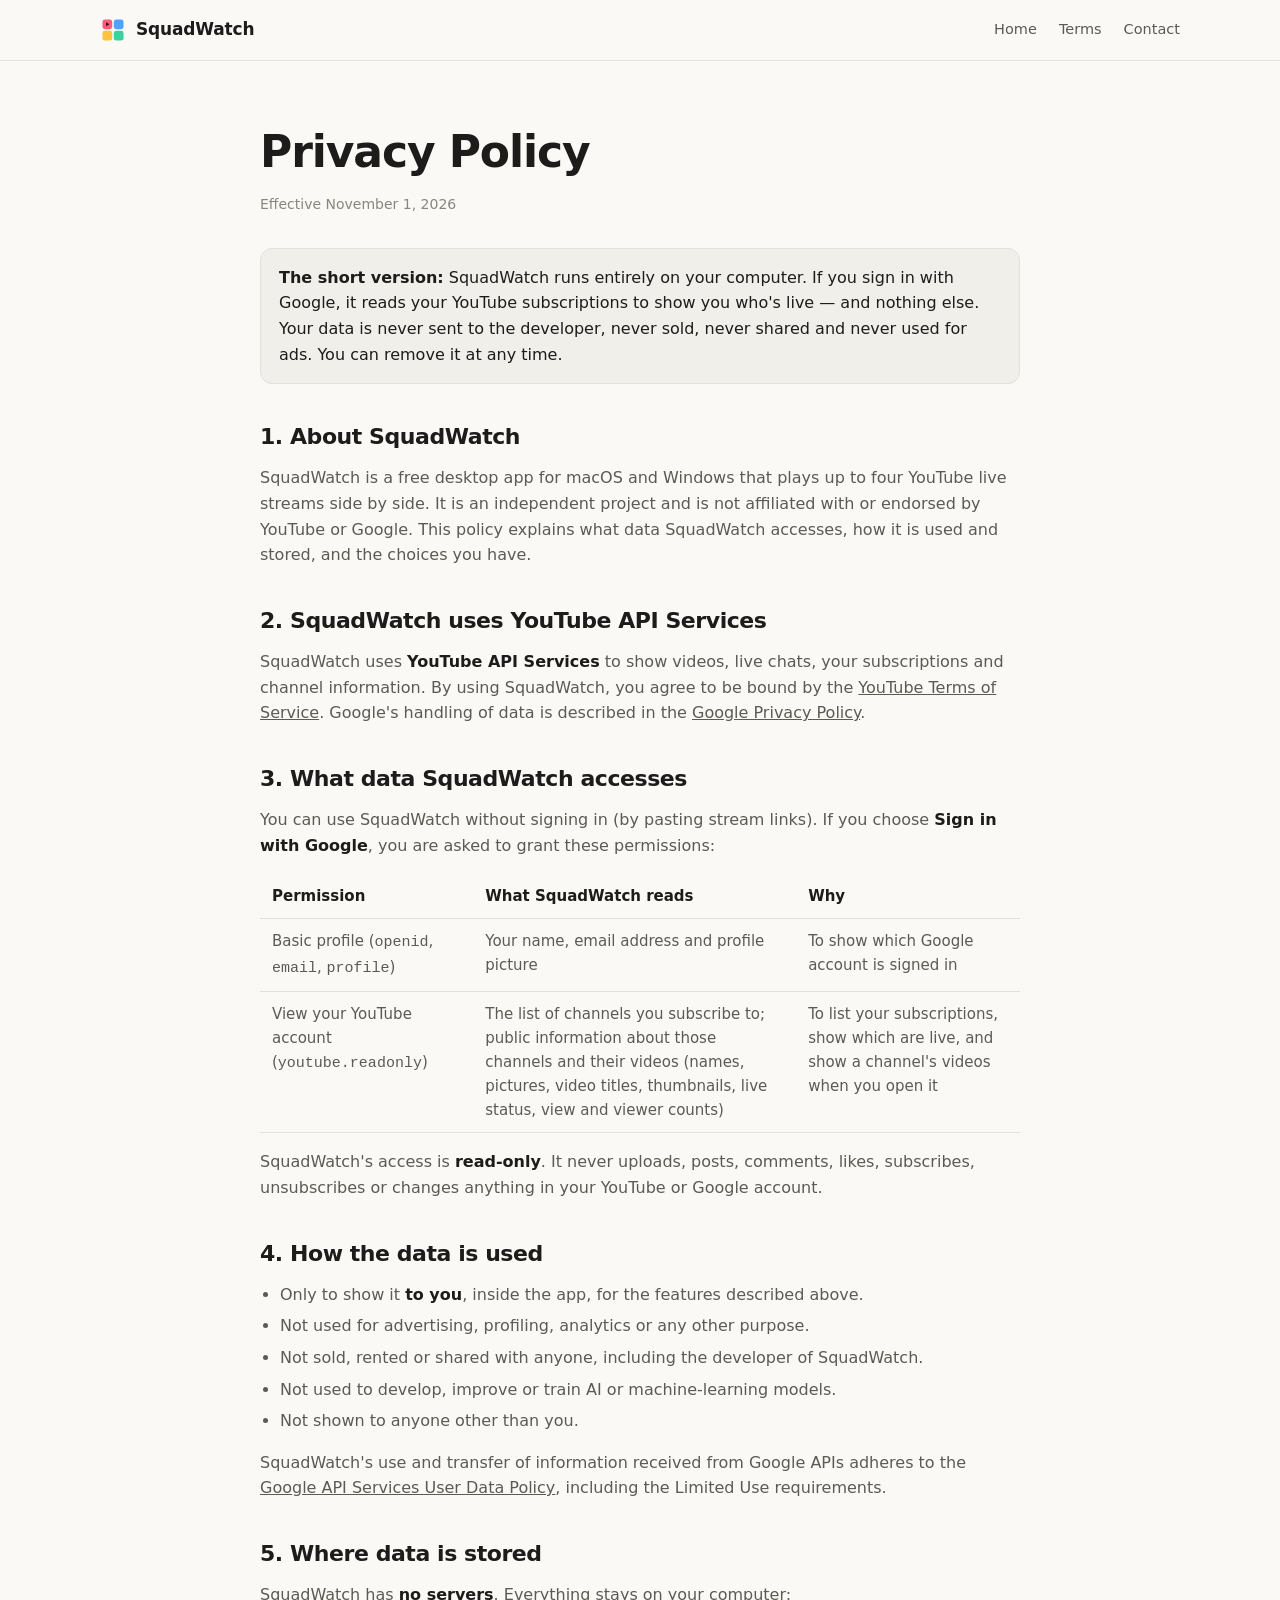
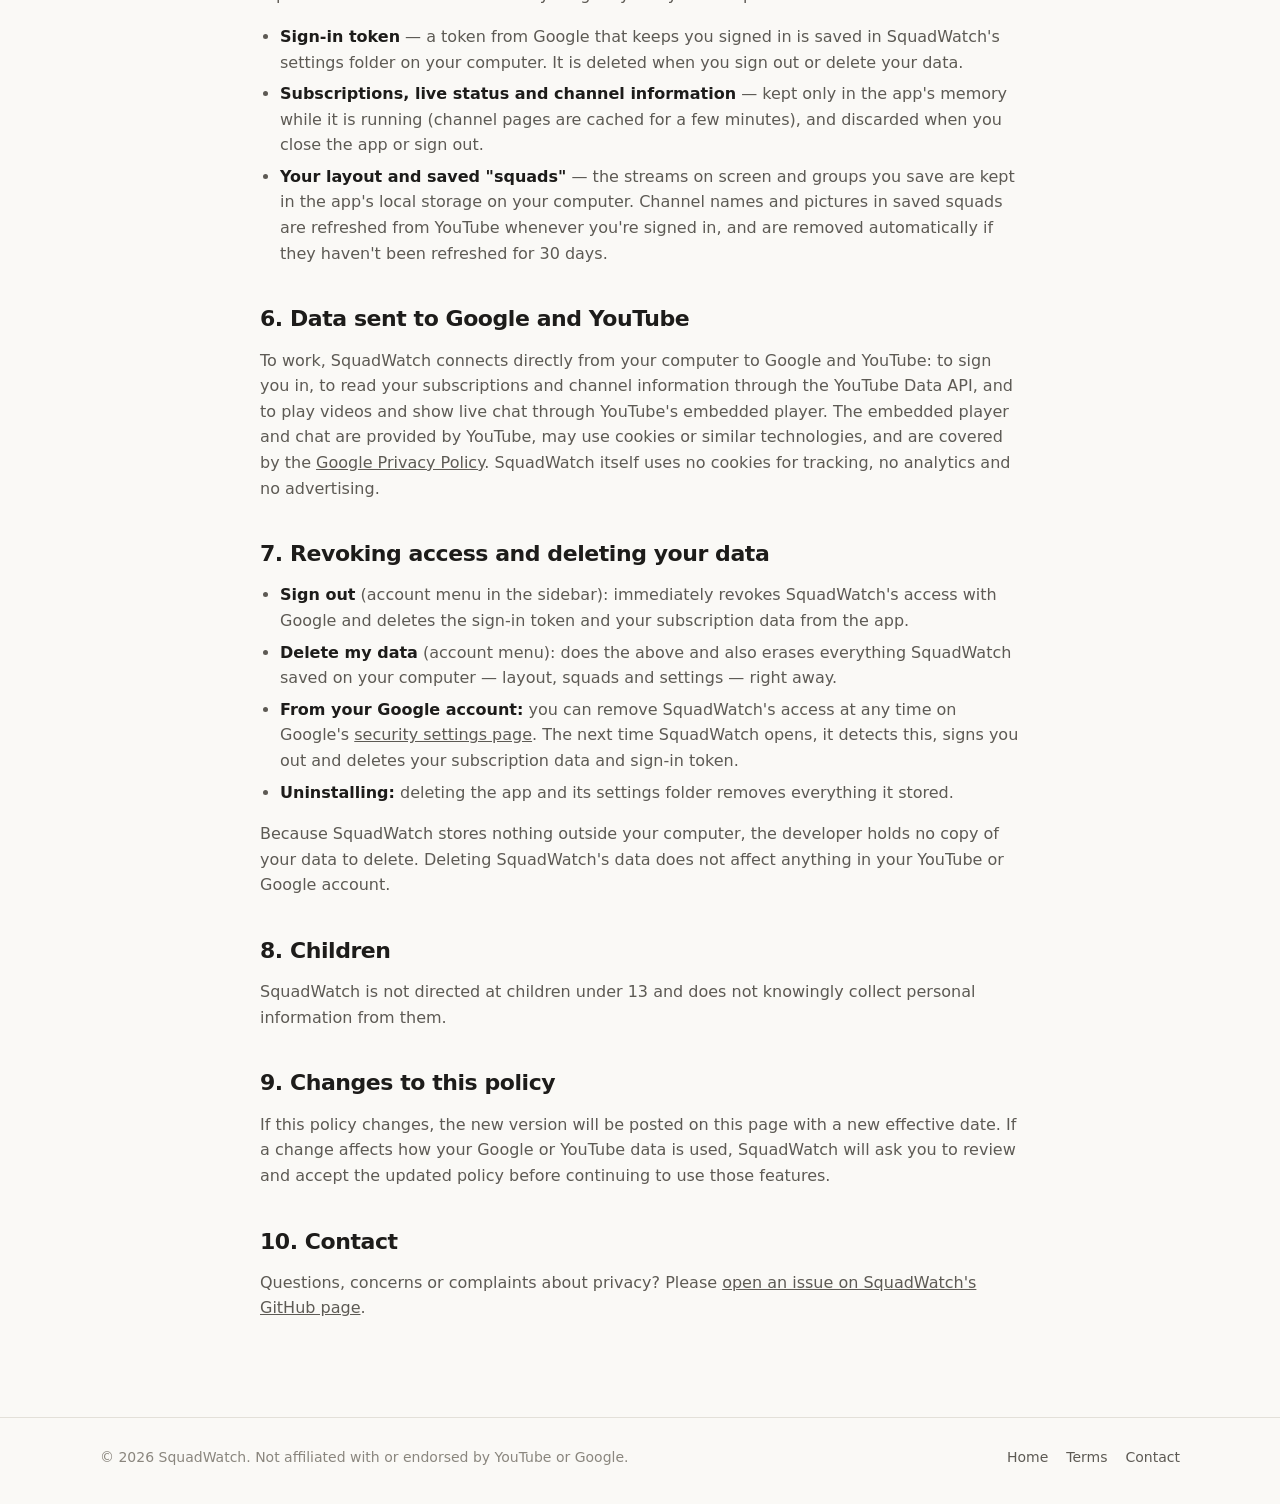
==== privacy.html @ 7cdd337a "SquadWatch website: homepage, privacy policy, terms Co-Authored-By: Claude Opus 5.5 <noreply@anthrop" ====
<!doctype html>
<html lang="en">
<head>
  <meta charset="utf-8">
  <meta name="viewport" content="width=device-width, initial-scale=1">
  <title>Privacy Policy — SquadWatch</title>
  <meta name="description" content="How SquadWatch accesses, uses, stores and protects your Google and YouTube data.">
  <link rel="icon" href="data:image/svg+xml,%3Csvg xmlns='http://www.w3.org/2000/svg' viewBox='0 0 32 32'%3E%3Crect x='3' y='3' width='12' height='12' rx='3' fill='%23ff5c7a'/%3E%3Crect x='17' y='3' width='12' height='12' rx='3' fill='%234da3ff'/%3E%3Crect x='3' y='17' width='12' height='12' rx='3' fill='%23ffc23d'/%3E%3Crect x='17' y='17' width='12' height='12' rx='3' fill='%2338d39f'/%3E%3C/svg%3E">
  <link rel="stylesheet" href="style.css">
</head>
<body>
  <header class="site-head">
    <div class="wrap">
      <a class="brand" href="./">
        <svg viewBox="0 0 32 32" aria-hidden="true"><rect x="3" y="3" width="12" height="12" rx="3" fill="#ff5c7a"/><rect x="17" y="3" width="12" height="12" rx="3" fill="#4da3ff"/><rect x="3" y="17" width="12" height="12" rx="3" fill="#ffc23d"/><rect x="17" y="17" width="12" height="12" rx="3" fill="#38d39f"/><path d="M7.5 6.5v5l4.2-2.5z" fill="#181715"/></svg>
        SquadWatch
      </a>
      <nav class="nav"><a href="./">Home</a><a href="terms.html">Terms</a><a href="#" data-gh="issues">Contact</a></nav>
    </div>
  </header>

  <main class="doc">
    <div class="wrap">
      <h1>Privacy Policy</h1>
      <p class="updated">Effective November 1, 2026</p>

      <p class="callout"><strong>The short version:</strong> SquadWatch runs entirely on your computer. If you sign in with Google, it reads your YouTube subscriptions to show you who's live — and nothing else. Your data is never sent to the developer, never sold, never shared and never used for ads. You can remove it at any time.</p>

      <h2>1. About SquadWatch</h2>
      <p>SquadWatch is a free desktop app for macOS and Windows that plays up to four YouTube live streams side by side. It is an independent project and is not affiliated with or endorsed by YouTube or Google. This policy explains what data SquadWatch accesses, how it is used and stored, and the choices you have.</p>

      <h2>2. SquadWatch uses YouTube API Services</h2>
      <p>SquadWatch uses <strong>YouTube API Services</strong> to show videos, live chats, your subscriptions and channel information. By using SquadWatch, you agree to be bound by the <a href="https://www.youtube.com/t/terms">YouTube Terms of Service</a>. Google's handling of data is described in the <a href="https://policies.google.com/privacy">Google Privacy Policy</a>.</p>

      <h2>3. What data SquadWatch accesses</h2>
      <p>You can use SquadWatch without signing in (by pasting stream links). If you choose <strong>Sign in with Google</strong>, you are asked to grant these permissions:</p>
      <table>
        <thead><tr><th>Permission</th><th>What SquadWatch reads</th><th>Why</th></tr></thead>
        <tbody>
          <tr><td>Basic profile (<code>openid</code>, <code>email</code>, <code>profile</code>)</td><td>Your name, email address and profile picture</td><td>To show which Google account is signed in</td></tr>
          <tr><td>View your YouTube account (<code>youtube.readonly</code>)</td><td>The list of channels you subscribe to; public information about those channels and their videos (names, pictures, video titles, thumbnails, live status, view and viewer counts)</td><td>To list your subscriptions, show which are live, and show a channel's videos when you open it</td></tr>
        </tbody>
      </table>
      <p>SquadWatch's access is <strong>read-only</strong>. It never uploads, posts, comments, likes, subscribes, unsubscribes or changes anything in your YouTube or Google account.</p>

      <h2>4. How the data is used</h2>
      <ul>
        <li>Only to show it <strong>to you</strong>, inside the app, for the features described above.</li>
        <li>Not used for advertising, profiling, analytics or any other purpose.</li>
        <li>Not sold, rented or shared with anyone, including the developer of SquadWatch.</li>
        <li>Not used to develop, improve or train AI or machine-learning models.</li>
        <li>Not shown to anyone other than you.</li>
      </ul>
      <p>SquadWatch's use and transfer of information received from Google APIs adheres to the <a href="https://developers.google.com/terms/api-services-user-data-policy">Google API Services User Data Policy</a>, including the Limited Use requirements.</p>

      <h2>5. Where data is stored</h2>
      <p>SquadWatch has <strong>no servers</strong>. Everything stays on your computer:</p>
      <ul>
        <li><strong>Sign-in token</strong> — a token from Google that keeps you signed in is saved in SquadWatch's settings folder on your computer. It is deleted when you sign out or delete your data.</li>
        <li><strong>Subscriptions, live status and channel information</strong> — kept only in the app's memory while it is running (channel pages are cached for a few minutes), and discarded when you close the app or sign out.</li>
        <li><strong>Your layout and saved "squads"</strong> — the streams on screen and groups you save are kept in the app's local storage on your computer. Channel names and pictures in saved squads are refreshed from YouTube whenever you're signed in, and are removed automatically if they haven't been refreshed for 30 days.</li>
      </ul>

      <h2>6. Data sent to Google and YouTube</h2>
      <p>To work, SquadWatch connects directly from your computer to Google and YouTube: to sign you in, to read your subscriptions and channel information through the YouTube Data API, and to play videos and show live chat through YouTube's embedded player. The embedded player and chat are provided by YouTube, may use cookies or similar technologies, and are covered by the <a href="https://policies.google.com/privacy">Google Privacy Policy</a>. SquadWatch itself uses no cookies for tracking, no analytics and no advertising.</p>

      <h2>7. Revoking access and deleting your data</h2>
      <ul>
        <li><strong>Sign out</strong> (account menu in the sidebar): immediately revokes SquadWatch's access with Google and deletes the sign-in token and your subscription data from the app.</li>
        <li><strong>Delete my data</strong> (account menu): does the above and also erases everything SquadWatch saved on your computer — layout, squads and settings — right away.</li>
        <li><strong>From your Google account:</strong> you can remove SquadWatch's access at any time on Google's <a href="https://security.google.com/settings/security/permissions">security settings page</a>. The next time SquadWatch opens, it detects this, signs you out and deletes your subscription data and sign-in token.</li>
        <li><strong>Uninstalling:</strong> deleting the app and its settings folder removes everything it stored.</li>
      </ul>
      <p>Because SquadWatch stores nothing outside your computer, the developer holds no copy of your data to delete. Deleting SquadWatch's data does not affect anything in your YouTube or Google account.</p>

      <h2>8. Children</h2>
      <p>SquadWatch is not directed at children under 13 and does not knowingly collect personal information from them.</p>

      <h2>9. Changes to this policy</h2>
      <p>If this policy changes, the new version will be posted on this page with a new effective date. If a change affects how your Google or YouTube data is used, SquadWatch will ask you to review and accept the updated policy before continuing to use those features.</p>

      <h2>10. Contact</h2>
      <p>Questions, concerns or complaints about privacy? Please <a href="#" data-gh="issues">open an issue on SquadWatch's GitHub page</a>.</p>
    </div>
  </main>

  <footer class="site-foot">
    <div class="wrap">
      <span>© <span data-year>2026</span> SquadWatch. Not affiliated with or endorsed by YouTube or Google.</span>
      <nav><a href="./">Home</a><a href="terms.html">Terms</a><a href="#" data-gh="issues">Contact</a></nav>
    </div>
  </footer>
  <script src="site.js"></script>
</body>
</html>
---- style.css ----
:root {
  --bg: #121211;
  --panel: #1a1917;
  --elev: #22211f;
  --border: #2e2c29;
  --border-strong: #3d3a36;
  --text: #ecebe6;
  --muted: #a19d94;
  --faint: #76726a;
  --accent: #e4694f;
  --slot-1: #ff5c7a;
  --slot-2: #4da3ff;
  --slot-3: #ffc23d;
  --slot-4: #38d39f;
  color-scheme: dark;
  font-family: ui-sans-serif, -apple-system, "Segoe UI Variable Text", "Segoe UI", system-ui, "Helvetica Neue", Arial, sans-serif;
  font-size: 16px;
  line-height: 1.6;
  color: var(--text);
  background: var(--bg);
  -webkit-font-smoothing: antialiased;
}
@media (prefers-color-scheme: light) {
  :root:not([data-theme="dark"]) {
    --bg: #faf9f6; --panel: #f1efea; --elev: #ffffff; --border: #e3e0d9; --border-strong: #d2cec5;
    --text: #1d1c1a; --muted: #5d5a54; --faint: #8a867e; --accent: #c4502f;
    color-scheme: light;
  }
}
* { box-sizing: border-box; }
body { margin: 0; background: var(--bg); }
a { color: inherit; }
img, svg { display: block; }
.wrap { width: min(1080px, 100% - 32px); margin-inline: auto; }

/* header */
.site-head { position: sticky; top: 0; z-index: 10; background: color-mix(in srgb, var(--bg) 88%, transparent); backdrop-filter: blur(10px); border-bottom: 1px solid var(--border); }
.site-head .wrap { display: flex; align-items: center; justify-content: space-between; height: 60px; }
.brand { display: inline-flex; align-items: center; gap: 10px; font-weight: 700; letter-spacing: -0.01em; text-decoration: none; font-size: 17px; }
.brand svg { width: 26px; height: 26px; }
.nav { display: flex; gap: 22px; font-size: 14.5px; }
.nav a { color: var(--muted); text-decoration: none; }
.nav a:hover { color: var(--text); }

/* hero */
.hero { padding: 84px 0 56px; text-align: center; }
.hero h1 { font-size: clamp(36px, 6vw, 60px); line-height: 1.05; letter-spacing: -0.03em; margin: 0 auto 18px; max-width: 14ch; }
.hero p.lead { font-size: clamp(17px, 2vw, 19px); color: var(--muted); max-width: 46ch; margin: 0 auto 30px; }
.ctas { display: flex; gap: 12px; justify-content: center; flex-wrap: wrap; }
.btn { display: inline-flex; align-items: center; gap: 9px; height: 46px; padding: 0 22px; border-radius: 11px; font-weight: 650; text-decoration: none; font-size: 15.5px; }
.btn svg { width: 18px; height: 18px; }
.btn-primary { background: var(--accent); color: #1a0f0b; }
.btn-primary:hover { filter: brightness(1.08); }
.btn-ghost { border: 1px solid var(--border-strong); color: var(--text); }
.btn-ghost:hover { background: var(--panel); }
.fine { margin-top: 14px; font-size: 13px; color: var(--faint); }

/* drawn app preview (no screenshots of anyone's streams) */
.preview { margin: 56px auto 0; max-width: 940px; border-radius: 16px; border: 1px solid var(--border-strong); background: #141413; box-shadow: 0 30px 80px rgba(0, 0, 0, 0.35); overflow: hidden; display: grid; grid-template-columns: 170px 1fr 200px; height: 420px; text-align: left; }
.pv-side { background: #1a1917; border-right: 1px solid #2e2c29; padding: 16px 12px; display: flex; flex-direction: column; gap: 10px; }
.pv-row { display: flex; align-items: center; gap: 8px; }
.pv-dot { width: 20px; height: 20px; border-radius: 50%; flex: none; background: #2b2a27; box-shadow: 0 0 0 2px #1a1917, 0 0 0 3.5px var(--c, #2b2a27); }
.pv-line { height: 7px; border-radius: 4px; background: #2b2a27; flex: 1; }
.pv-label { font-size: 10px; letter-spacing: 0.08em; color: #76726a; text-transform: uppercase; font-weight: 700; margin-top: 6px; }
.pv-grid { display: grid; grid-template-columns: 1fr 1fr; grid-template-rows: 1fr 1fr; gap: 6px; padding: 8px; }
.pv-tile { border-radius: 8px; overflow: hidden; display: flex; flex-direction: column; background: #22211f; box-shadow: inset 0 0 0 1px #2e2c29; }
.pv-tile.on { box-shadow: inset 0 0 0 2px var(--c); }
.pv-bar { height: 24px; display: flex; align-items: center; gap: 6px; padding: 0 8px; }
.pv-num { width: 14px; height: 14px; border-radius: 50%; background: var(--c); }
.pv-bar .pv-line { max-width: 70px; height: 6px; }
.pv-video { flex: 1; background: radial-gradient(120% 90% at var(--x, 30%) 20%, var(--g1), var(--g2) 70%); }
.pv-chat { border-left: 1px solid #2e2c29; background: #1a1917; padding: 12px; display: flex; flex-direction: column; gap: 9px; justify-content: flex-end; }
.pv-msg { display: flex; gap: 6px; }
.pv-msg b { width: 34px; height: 7px; border-radius: 4px; background: var(--c); opacity: 0.8; }
.pv-msg i { height: 7px; border-radius: 4px; background: #2b2a27; flex: 1; }

/* sections */
section { padding: 64px 0; }
section + section { border-top: 1px solid var(--border); }
h2 { font-size: clamp(26px, 3.4vw, 34px); letter-spacing: -0.02em; line-height: 1.15; margin: 0 0 12px; }
.section-lead { color: var(--muted); max-width: 60ch; margin: 0 0 34px; }
.features { display: grid; grid-template-columns: repeat(auto-fit, minmax(240px, 1fr)); gap: 16px; }
.feature { padding: 22px; border-radius: 14px; background: var(--panel); border: 1px solid var(--border); }
.feature h3 { margin: 12px 0 6px; font-size: 17px; }
.feature p { margin: 0; color: var(--muted); font-size: 15px; }
.chip { display: inline-grid; place-items: center; width: 34px; height: 34px; border-radius: 9px; background: color-mix(in srgb, var(--c) 18%, transparent); color: var(--c); }
.chip svg { width: 18px; height: 18px; }

.google { display: grid; grid-template-columns: 1.1fr 1fr; gap: 36px; align-items: start; }
.facts { list-style: none; padding: 0; margin: 0; display: grid; gap: 12px; }
.facts li { display: flex; gap: 12px; padding: 14px 16px; border-radius: 12px; background: var(--panel); border: 1px solid var(--border); font-size: 15px; }
.facts li svg { width: 20px; height: 20px; flex: none; color: var(--slot-4); margin-top: 2px; }
.facts li.no svg { color: var(--slot-1); }

/* legal pages */
.doc { padding: 56px 0 80px; }
.doc .wrap { max-width: 760px; }
.doc h1 { font-size: clamp(32px, 5vw, 44px); letter-spacing: -0.025em; margin: 0 0 6px; }
.doc .updated { color: var(--faint); margin: 0 0 32px; font-size: 14px; }
.doc h2 { font-size: 22px; margin: 40px 0 10px; }
.doc p, .doc li { color: var(--muted); }
.doc strong { color: var(--text); }
.doc ul { padding-left: 20px; }
.doc li { margin: 6px 0; }
.doc .callout { padding: 16px 18px; border-radius: 12px; background: var(--panel); border: 1px solid var(--border); color: var(--text); }
.doc table { width: 100%; border-collapse: collapse; font-size: 15px; margin: 8px 0; }
.doc th, .doc td { text-align: left; padding: 10px 12px; border-bottom: 1px solid var(--border); vertical-align: top; }
.doc th { color: var(--text); font-weight: 650; }
.doc td { color: var(--muted); }

/* footer */
.site-foot { border-top: 1px solid var(--border); padding: 28px 0 40px; font-size: 14px; color: var(--faint); }
.site-foot .wrap { display: flex; justify-content: space-between; gap: 16px; flex-wrap: wrap; }
.site-foot nav { display: flex; gap: 18px; }
.site-foot a { color: var(--muted); text-decoration: none; }
.site-foot a:hover { color: var(--text); }

@media (max-width: 760px) {
  .nav { gap: 14px; font-size: 14px; }
  .nav .hide-sm { display: none; }
  .hero { padding: 56px 0 40px; }
  .preview { grid-template-columns: 1fr; height: 300px; }
  .pv-side, .pv-chat { display: none; }
  .google { grid-template-columns: 1fr; }
  .doc table, .doc thead, .doc tbody, .doc tr, .doc th, .doc td { display: block; }
  .doc thead { display: none; }
  .doc td:first-child { color: var(--text); font-weight: 650; border-bottom: 0; padding-bottom: 0; }
}
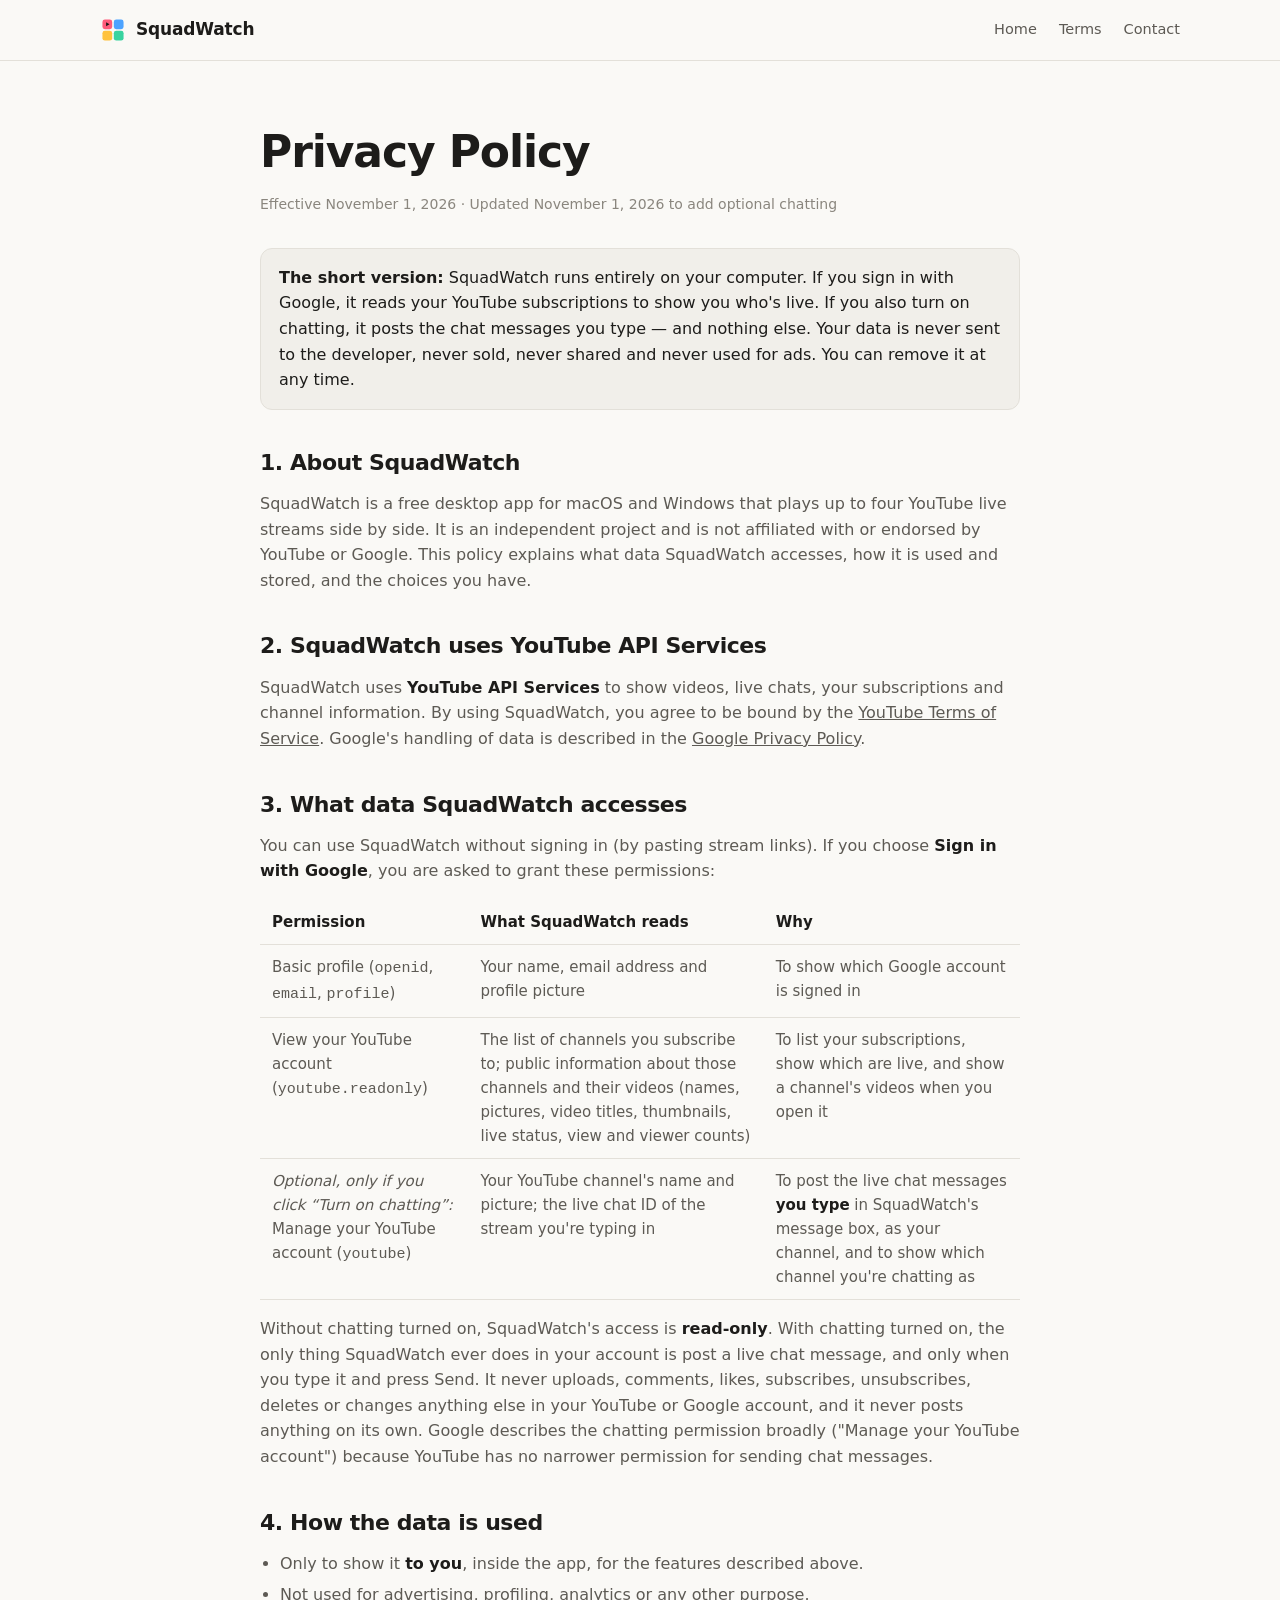
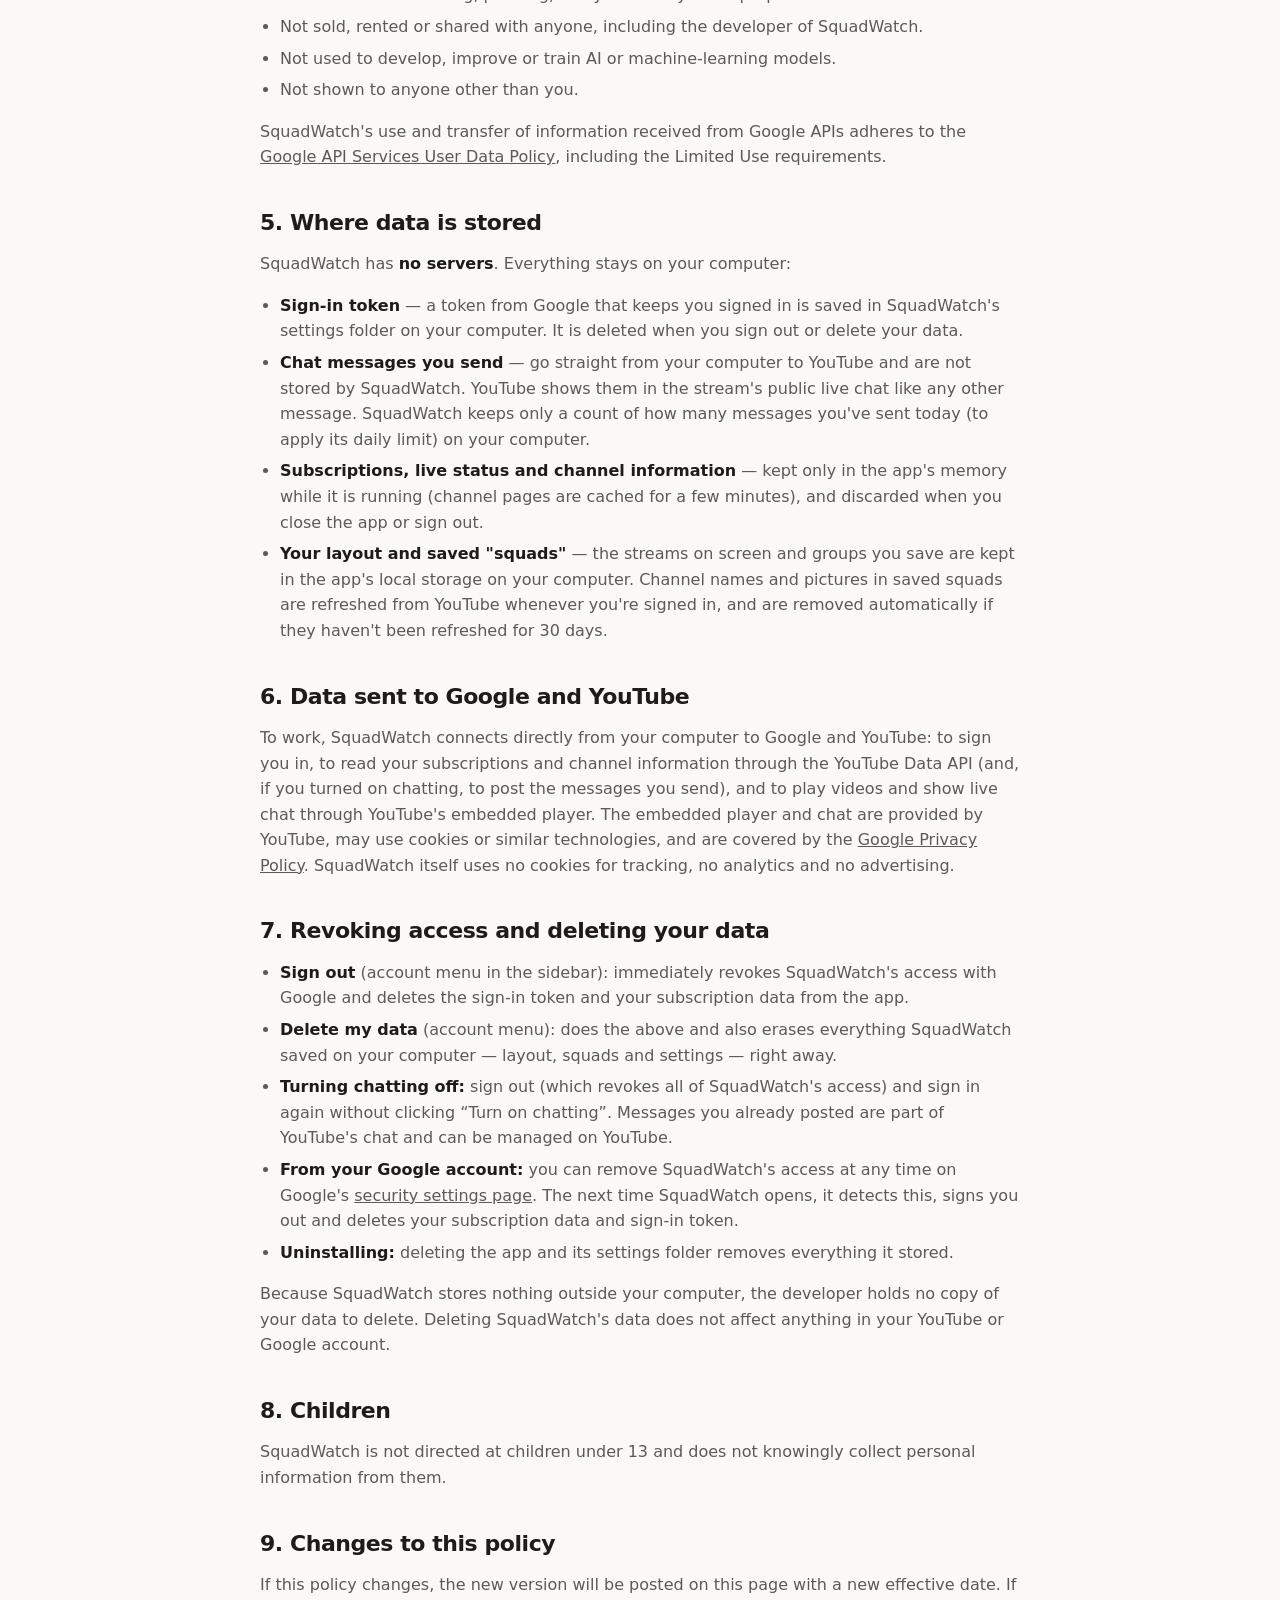
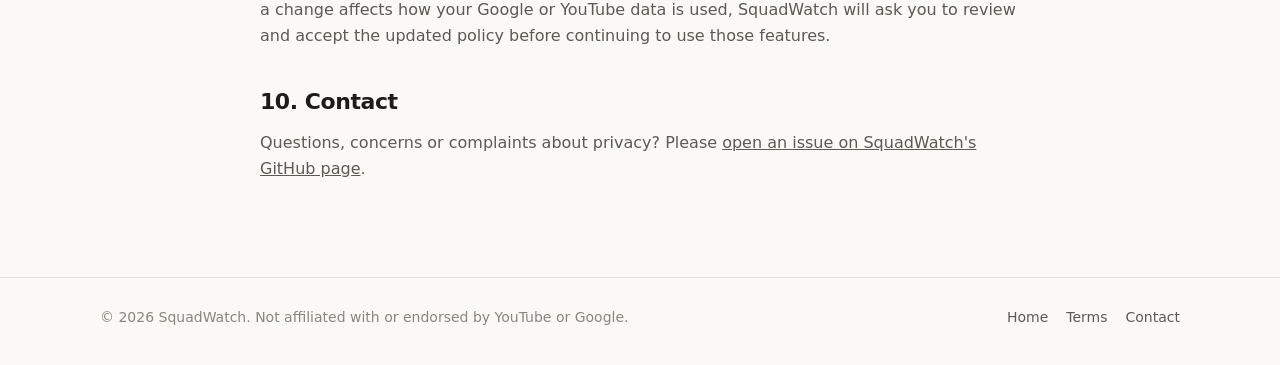
==== commit 56589030: "Privacy policy and terms: optional in-app chatting Co-Authored-By: Claude Opus 5.5 <noreply@anthropi" ====
--- a/privacy.html
+++ b/privacy.html
@@ -22,9 +22,9 @@
   <main class="doc">
     <div class="wrap">
       <h1>Privacy Policy</h1>
-      <p class="updated">Effective November 1, 2026</p>
+      <p class="updated">Effective November 1, 2026 · Updated November 1, 2026 to add optional chatting</p>
 
-      <p class="callout"><strong>The short version:</strong> SquadWatch runs entirely on your computer. If you sign in with Google, it reads your YouTube subscriptions to show you who's live — and nothing else. Your data is never sent to the developer, never sold, never shared and never used for ads. You can remove it at any time.</p>
+      <p class="callout"><strong>The short version:</strong> SquadWatch runs entirely on your computer. If you sign in with Google, it reads your YouTube subscriptions to show you who's live. If you also turn on chatting, it posts the chat messages you type — and nothing else. Your data is never sent to the developer, never sold, never shared and never used for ads. You can remove it at any time.</p>
 
       <h2>1. About SquadWatch</h2>
       <p>SquadWatch is a free desktop app for macOS and Windows that plays up to four YouTube live streams side by side. It is an independent project and is not affiliated with or endorsed by YouTube or Google. This policy explains what data SquadWatch accesses, how it is used and stored, and the choices you have.</p>
@@ -39,9 +39,10 @@
         <tbody>
           <tr><td>Basic profile (<code>openid</code>, <code>email</code>, <code>profile</code>)</td><td>Your name, email address and profile picture</td><td>To show which Google account is signed in</td></tr>
           <tr><td>View your YouTube account (<code>youtube.readonly</code>)</td><td>The list of channels you subscribe to; public information about those channels and their videos (names, pictures, video titles, thumbnails, live status, view and viewer counts)</td><td>To list your subscriptions, show which are live, and show a channel's videos when you open it</td></tr>
+          <tr><td><em>Optional, only if you click “Turn on chatting”:</em><br>Manage your YouTube account (<code>youtube</code>)</td><td>Your YouTube channel's name and picture; the live chat ID of the stream you're typing in</td><td>To post the live chat messages <strong>you type</strong> in SquadWatch's message box, as your channel, and to show which channel you're chatting as</td></tr>
         </tbody>
       </table>
-      <p>SquadWatch's access is <strong>read-only</strong>. It never uploads, posts, comments, likes, subscribes, unsubscribes or changes anything in your YouTube or Google account.</p>
+      <p>Without chatting turned on, SquadWatch's access is <strong>read-only</strong>. With chatting turned on, the only thing SquadWatch ever does in your account is post a live chat message, and only when you type it and press Send. It never uploads, comments, likes, subscribes, unsubscribes, deletes or changes anything else in your YouTube or Google account, and it never posts anything on its own. Google describes the chatting permission broadly ("Manage your YouTube account") because YouTube has no narrower permission for sending chat messages.</p>
 
       <h2>4. How the data is used</h2>
       <ul>
@@ -57,17 +58,19 @@
       <p>SquadWatch has <strong>no servers</strong>. Everything stays on your computer:</p>
       <ul>
         <li><strong>Sign-in token</strong> — a token from Google that keeps you signed in is saved in SquadWatch's settings folder on your computer. It is deleted when you sign out or delete your data.</li>
+        <li><strong>Chat messages you send</strong> — go straight from your computer to YouTube and are not stored by SquadWatch. YouTube shows them in the stream's public live chat like any other message. SquadWatch keeps only a count of how many messages you've sent today (to apply its daily limit) on your computer.</li>
         <li><strong>Subscriptions, live status and channel information</strong> — kept only in the app's memory while it is running (channel pages are cached for a few minutes), and discarded when you close the app or sign out.</li>
         <li><strong>Your layout and saved "squads"</strong> — the streams on screen and groups you save are kept in the app's local storage on your computer. Channel names and pictures in saved squads are refreshed from YouTube whenever you're signed in, and are removed automatically if they haven't been refreshed for 30 days.</li>
       </ul>
 
       <h2>6. Data sent to Google and YouTube</h2>
-      <p>To work, SquadWatch connects directly from your computer to Google and YouTube: to sign you in, to read your subscriptions and channel information through the YouTube Data API, and to play videos and show live chat through YouTube's embedded player. The embedded player and chat are provided by YouTube, may use cookies or similar technologies, and are covered by the <a href="https://policies.google.com/privacy">Google Privacy Policy</a>. SquadWatch itself uses no cookies for tracking, no analytics and no advertising.</p>
+      <p>To work, SquadWatch connects directly from your computer to Google and YouTube: to sign you in, to read your subscriptions and channel information through the YouTube Data API (and, if you turned on chatting, to post the messages you send), and to play videos and show live chat through YouTube's embedded player. The embedded player and chat are provided by YouTube, may use cookies or similar technologies, and are covered by the <a href="https://policies.google.com/privacy">Google Privacy Policy</a>. SquadWatch itself uses no cookies for tracking, no analytics and no advertising.</p>
 
       <h2>7. Revoking access and deleting your data</h2>
       <ul>
         <li><strong>Sign out</strong> (account menu in the sidebar): immediately revokes SquadWatch's access with Google and deletes the sign-in token and your subscription data from the app.</li>
         <li><strong>Delete my data</strong> (account menu): does the above and also erases everything SquadWatch saved on your computer — layout, squads and settings — right away.</li>
+        <li><strong>Turning chatting off:</strong> sign out (which revokes all of SquadWatch's access) and sign in again without clicking “Turn on chatting”. Messages you already posted are part of YouTube's chat and can be managed on YouTube.</li>
         <li><strong>From your Google account:</strong> you can remove SquadWatch's access at any time on Google's <a href="https://security.google.com/settings/security/permissions">security settings page</a>. The next time SquadWatch opens, it detects this, signs you out and deletes your subscription data and sign-in token.</li>
         <li><strong>Uninstalling:</strong> deleting the app and its settings folder removes everything it stored.</li>
       </ul>
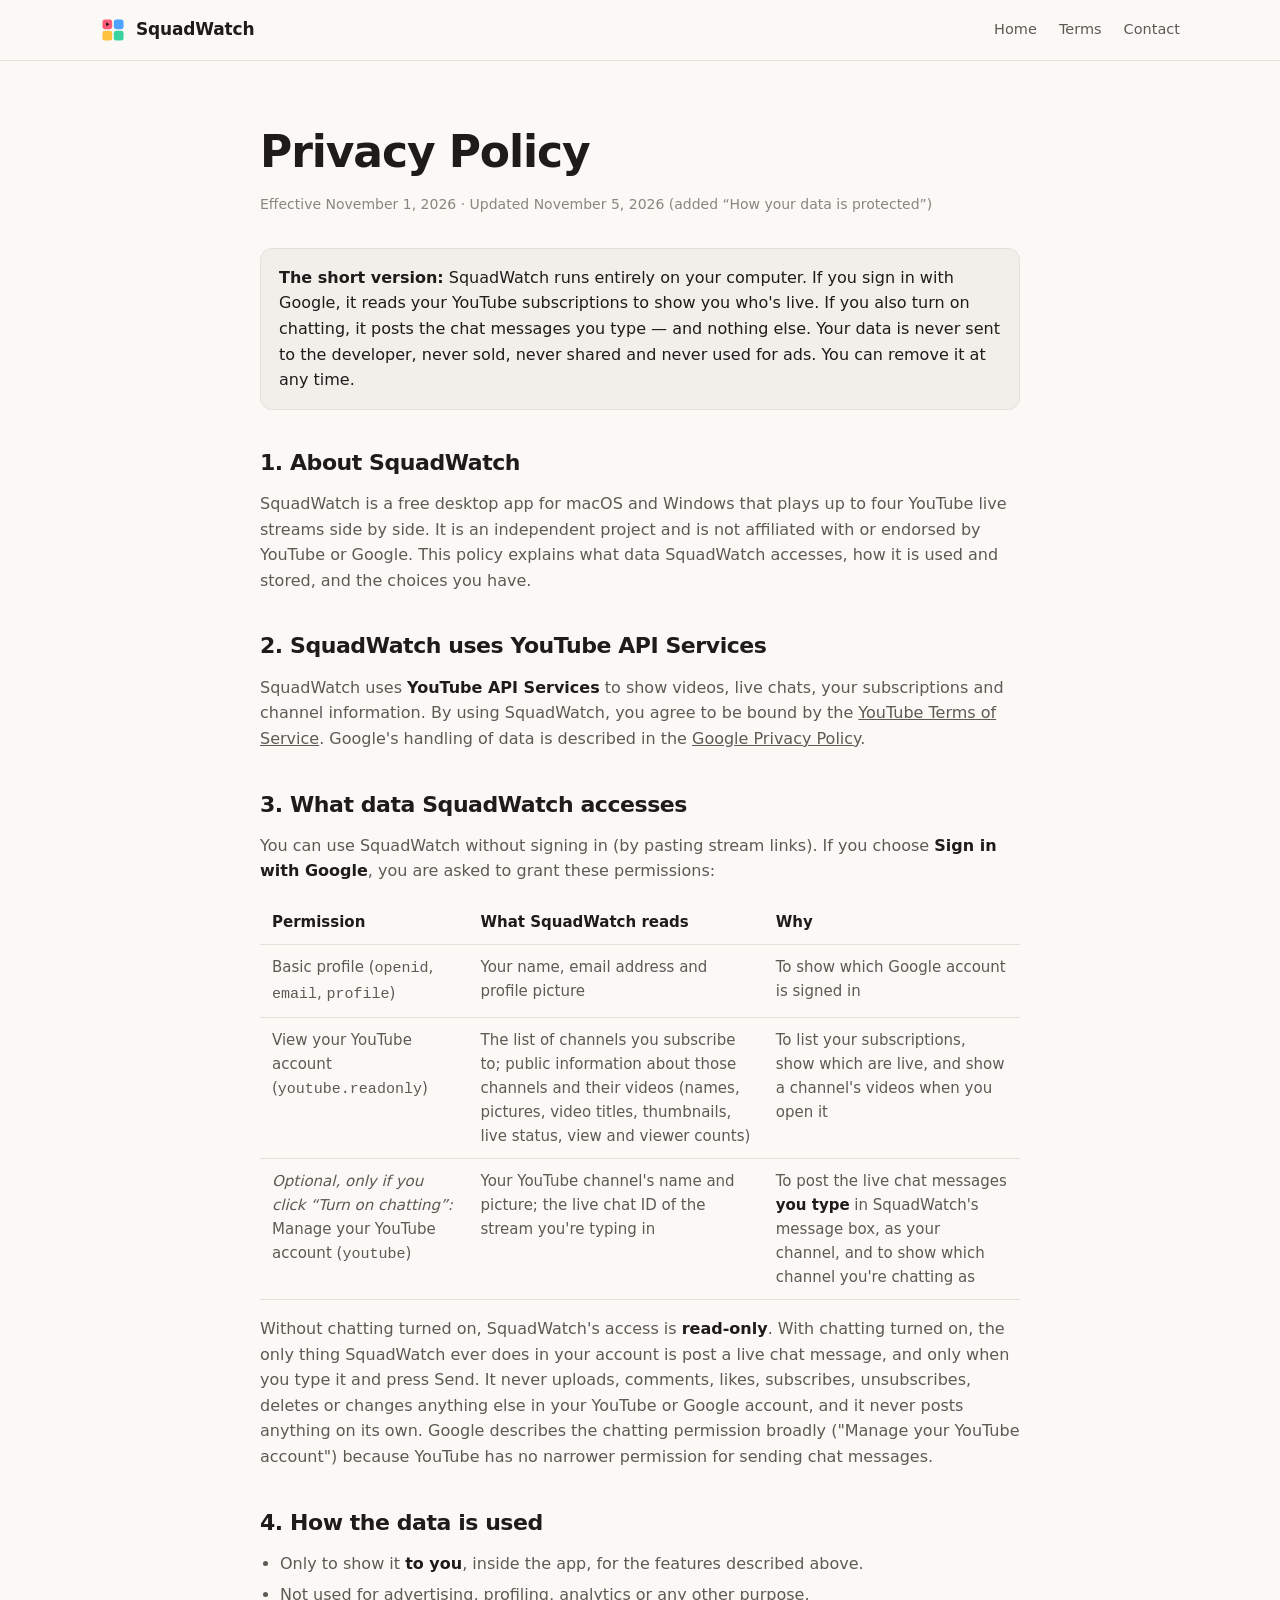
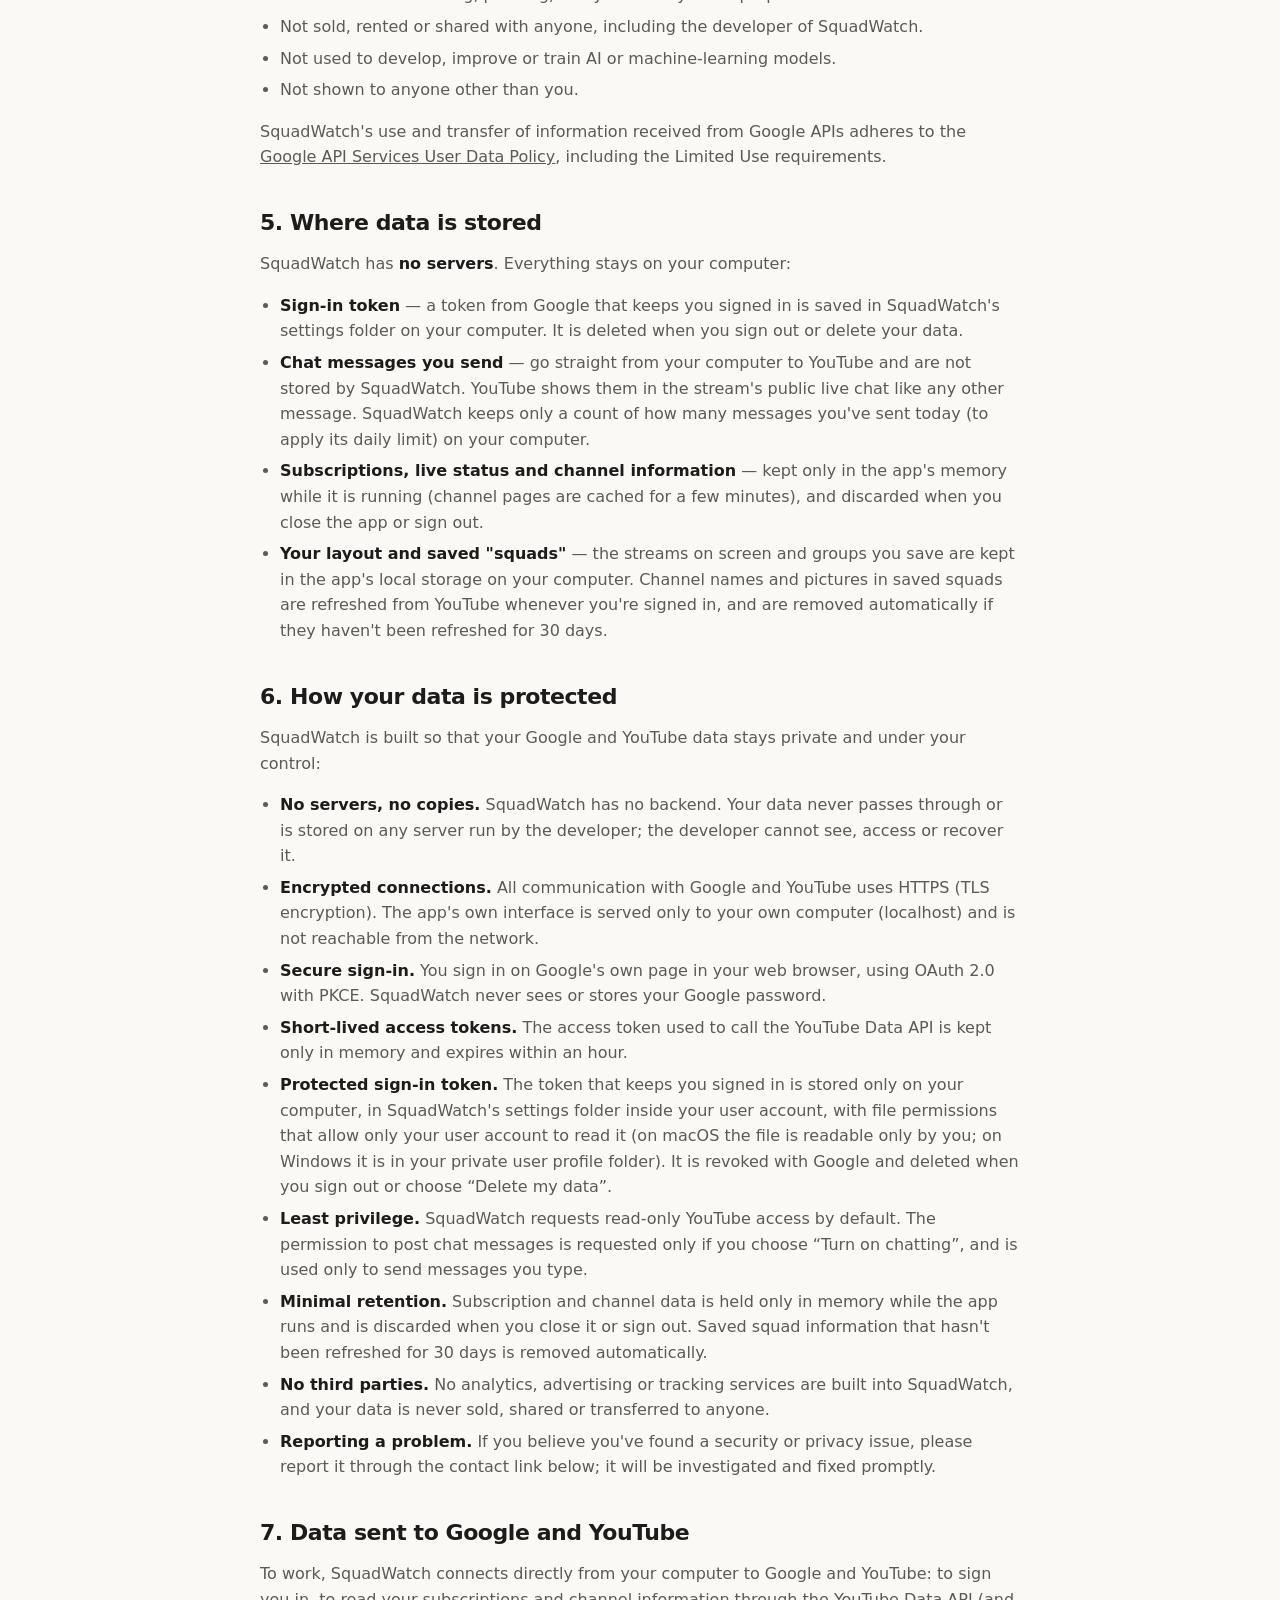
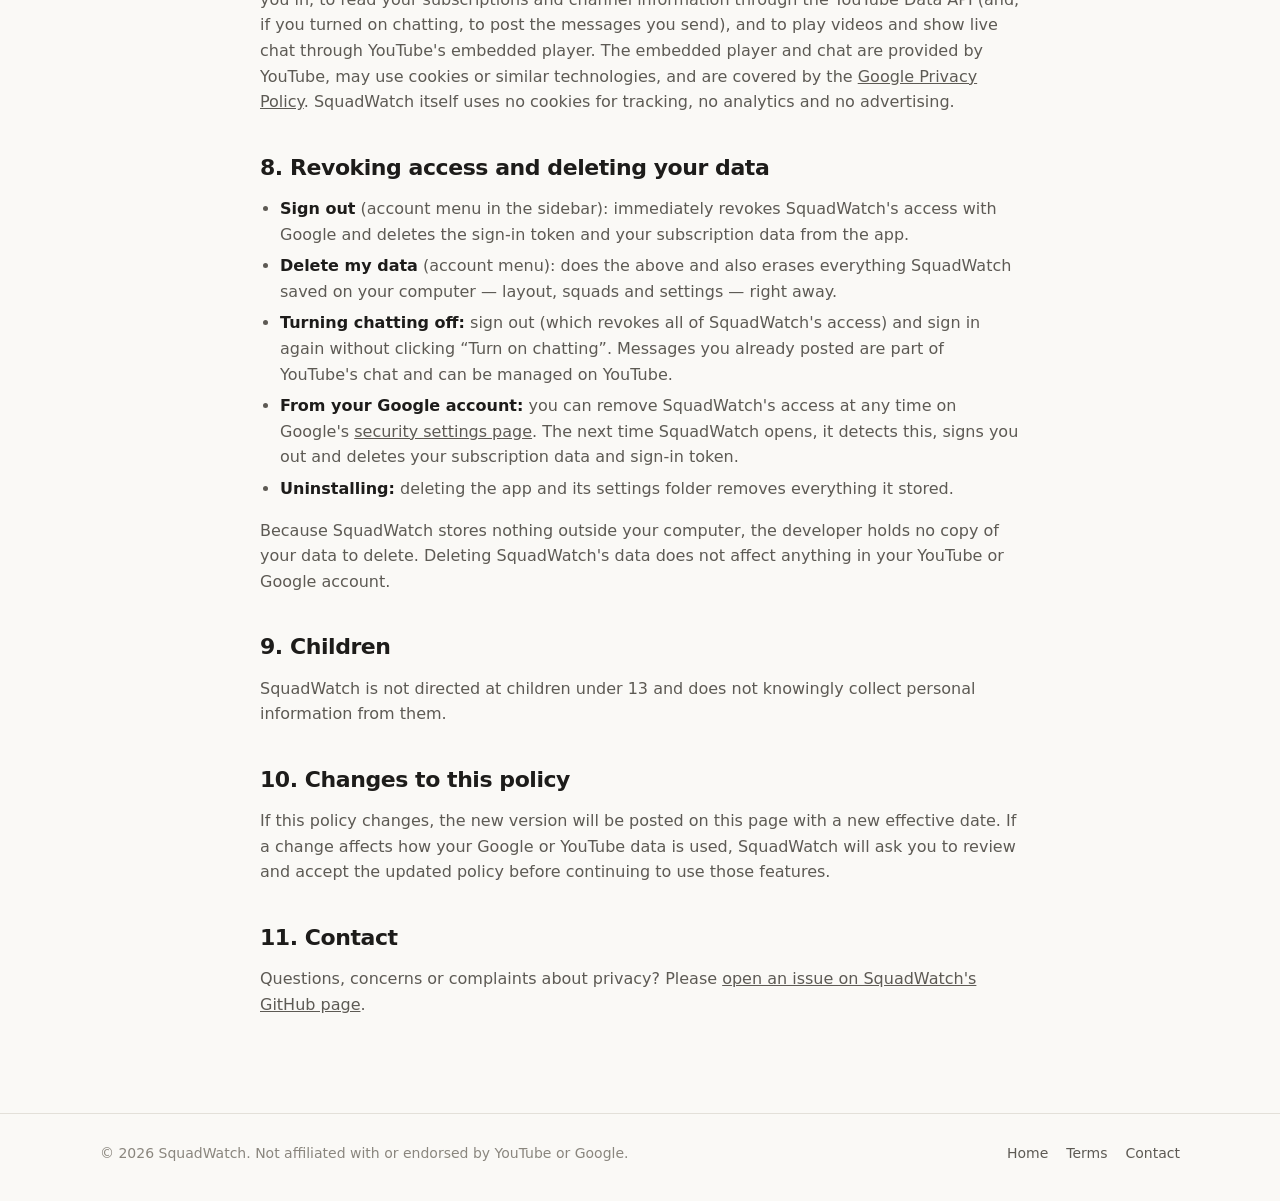
==== commit 22e77abf: "Privacy policy: add "How your data is protected" Describes the existing safeguards for Google user d" ====
--- a/privacy.html
+++ b/privacy.html
@@ -22,7 +22,7 @@
   <main class="doc">
     <div class="wrap">
       <h1>Privacy Policy</h1>
-      <p class="updated">Effective November 1, 2026 · Updated November 1, 2026 to add optional chatting</p>
+      <p class="updated">Effective November 1, 2026 · Updated November 5, 2026 (added “How your data is protected”)</p>
 
       <p class="callout"><strong>The short version:</strong> SquadWatch runs entirely on your computer. If you sign in with Google, it reads your YouTube subscriptions to show you who's live. If you also turn on chatting, it posts the chat messages you type — and nothing else. Your data is never sent to the developer, never sold, never shared and never used for ads. You can remove it at any time.</p>
 
@@ -63,10 +63,24 @@
         <li><strong>Your layout and saved "squads"</strong> — the streams on screen and groups you save are kept in the app's local storage on your computer. Channel names and pictures in saved squads are refreshed from YouTube whenever you're signed in, and are removed automatically if they haven't been refreshed for 30 days.</li>
       </ul>
 
-      <h2>6. Data sent to Google and YouTube</h2>
+      <h2>6. How your data is protected</h2>
+      <p>SquadWatch is built so that your Google and YouTube data stays private and under your control:</p>
+      <ul>
+        <li><strong>No servers, no copies.</strong> SquadWatch has no backend. Your data never passes through or is stored on any server run by the developer; the developer cannot see, access or recover it.</li>
+        <li><strong>Encrypted connections.</strong> All communication with Google and YouTube uses HTTPS (TLS encryption). The app's own interface is served only to your own computer (localhost) and is not reachable from the network.</li>
+        <li><strong>Secure sign-in.</strong> You sign in on Google's own page in your web browser, using OAuth 2.0 with PKCE. SquadWatch never sees or stores your Google password.</li>
+        <li><strong>Short-lived access tokens.</strong> The access token used to call the YouTube Data API is kept only in memory and expires within an hour.</li>
+        <li><strong>Protected sign-in token.</strong> The token that keeps you signed in is stored only on your computer, in SquadWatch's settings folder inside your user account, with file permissions that allow only your user account to read it (on macOS the file is readable only by you; on Windows it is in your private user profile folder). It is revoked with Google and deleted when you sign out or choose “Delete my data”.</li>
+        <li><strong>Least privilege.</strong> SquadWatch requests read-only YouTube access by default. The permission to post chat messages is requested only if you choose “Turn on chatting”, and is used only to send messages you type.</li>
+        <li><strong>Minimal retention.</strong> Subscription and channel data is held only in memory while the app runs and is discarded when you close it or sign out. Saved squad information that hasn't been refreshed for 30 days is removed automatically.</li>
+        <li><strong>No third parties.</strong> No analytics, advertising or tracking services are built into SquadWatch, and your data is never sold, shared or transferred to anyone.</li>
+        <li><strong>Reporting a problem.</strong> If you believe you've found a security or privacy issue, please report it through the contact link below; it will be investigated and fixed promptly.</li>
+      </ul>
+
+      <h2>7. Data sent to Google and YouTube</h2>
       <p>To work, SquadWatch connects directly from your computer to Google and YouTube: to sign you in, to read your subscriptions and channel information through the YouTube Data API (and, if you turned on chatting, to post the messages you send), and to play videos and show live chat through YouTube's embedded player. The embedded player and chat are provided by YouTube, may use cookies or similar technologies, and are covered by the <a href="https://policies.google.com/privacy">Google Privacy Policy</a>. SquadWatch itself uses no cookies for tracking, no analytics and no advertising.</p>
 
-      <h2>7. Revoking access and deleting your data</h2>
+      <h2>8. Revoking access and deleting your data</h2>
       <ul>
         <li><strong>Sign out</strong> (account menu in the sidebar): immediately revokes SquadWatch's access with Google and deletes the sign-in token and your subscription data from the app.</li>
         <li><strong>Delete my data</strong> (account menu): does the above and also erases everything SquadWatch saved on your computer — layout, squads and settings — right away.</li>
@@ -76,13 +90,13 @@
       </ul>
       <p>Because SquadWatch stores nothing outside your computer, the developer holds no copy of your data to delete. Deleting SquadWatch's data does not affect anything in your YouTube or Google account.</p>
 
-      <h2>8. Children</h2>
+      <h2>9. Children</h2>
       <p>SquadWatch is not directed at children under 13 and does not knowingly collect personal information from them.</p>
 
-      <h2>9. Changes to this policy</h2>
+      <h2>10. Changes to this policy</h2>
       <p>If this policy changes, the new version will be posted on this page with a new effective date. If a change affects how your Google or YouTube data is used, SquadWatch will ask you to review and accept the updated policy before continuing to use those features.</p>
 
-      <h2>10. Contact</h2>
+      <h2>11. Contact</h2>
       <p>Questions, concerns or complaints about privacy? Please <a href="#" data-gh="issues">open an issue on SquadWatch's GitHub page</a>.</p>
     </div>
   </main>
